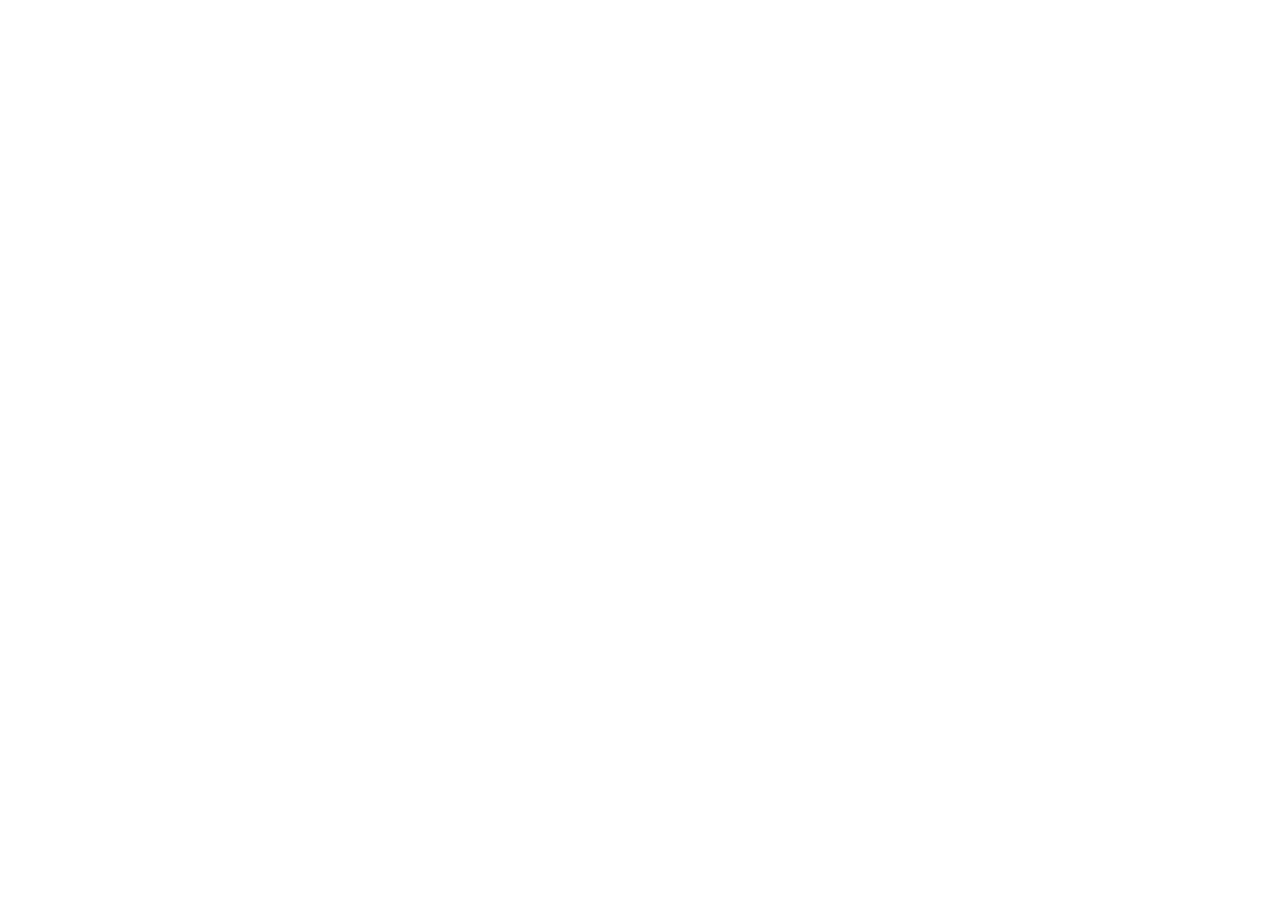
==== index.html @ b82dfdac "Initial commit" ====
<!DOCTYPE html>
<html lang="en">
<head>
    <meta charset="UTF-8">
    <meta name="viewport" content="width=device-width, initial-scale=1.0">
    <link rel="stylesheet" href="styles/normalize.css">
    <link rel="stylesheet" href="styles/index.css">
    <title>DJ</title>
</head>
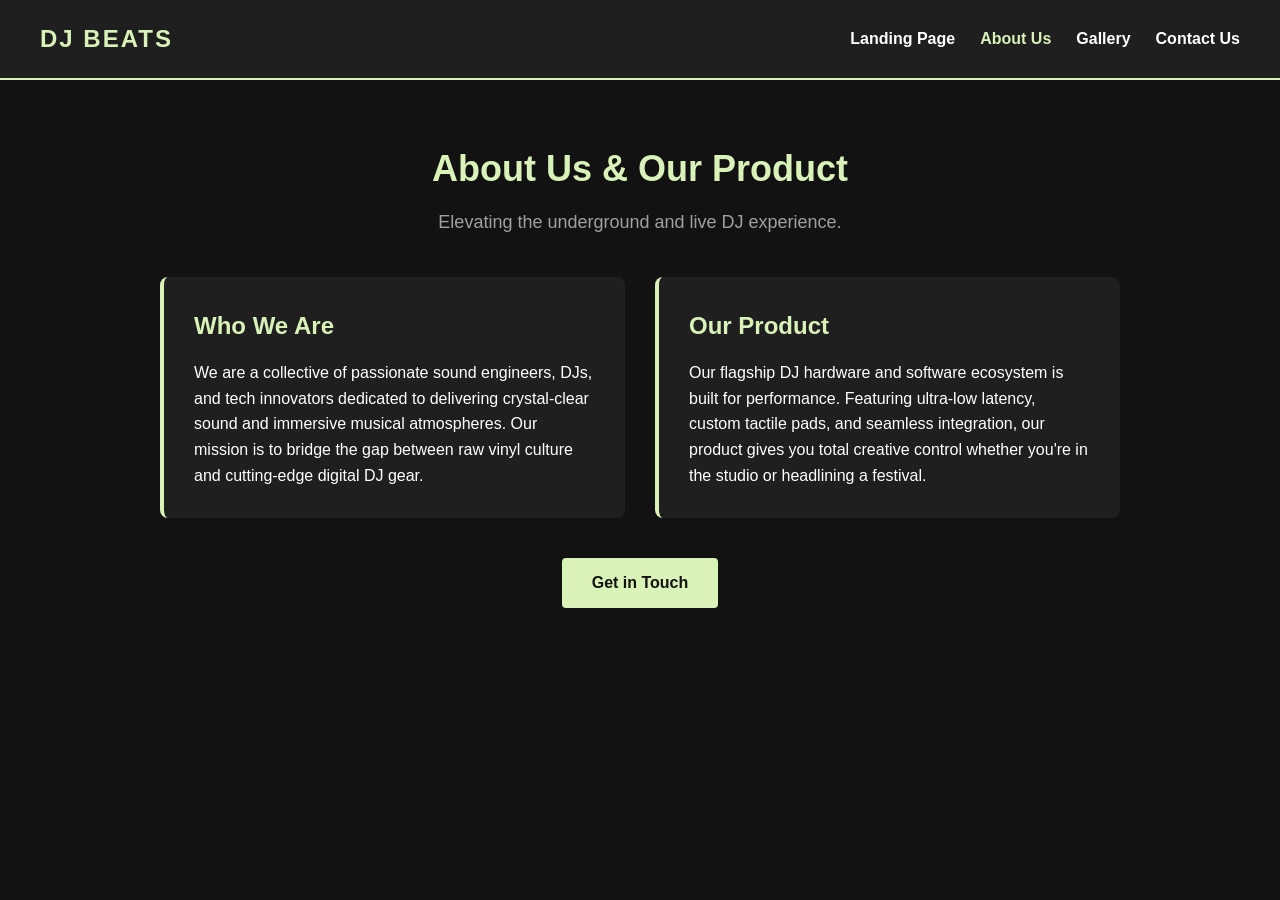
==== commit 1fdc994d: "did about-us" ====
--- a/index.html
+++ b/index.html
@@ -6,4 +6,43 @@
     <link rel="stylesheet" href="styles/normalize.css">
     <link rel="stylesheet" href="styles/index.css">
     <title>DJ</title>
-</head>+</head>
+<body>
+
+    <header>
+        <nav class="navbar">
+            <div class="logo">DJ BEATS</div>
+            <ul class="nav-links">
+                <li><a href="index.html">Landing Page</a></li>
+                <li><a href="about.html" class="active">About Us</a></li>
+                <li><a href="gallery.html">Gallery</a></li>
+                <li><a href="contact.html">Contact Us</a></li>
+            </ul>
+        </nav>
+    </header>
+
+    <main class="about-section">
+        <div class="about-container">
+            <h1>About Us & Our Product</h1>
+            <p class="subtitle">Elevating the underground and live DJ experience.</p>
+            
+            <div class="content-grid">
+                <div class="text-box">
+                    <h2>Who We Are</h2>
+                    <p>We are a collective of passionate sound engineers, DJs, and tech innovators dedicated to delivering crystal-clear sound and immersive musical atmospheres. Our mission is to bridge the gap between raw vinyl culture and cutting-edge digital DJ gear.</p>
+                </div>
+                
+                <div class="text-box">
+                    <h2>Our Product</h2>
+                    <p>Our flagship DJ hardware and software ecosystem is built for performance. Featuring ultra-low latency, custom tactile pads, and seamless integration, our product gives you total creative control whether you're in the studio or headlining a festival.</p>
+                </div>
+            </div>
+
+            <div class="cta-container">
+                <a href="contact.html" class="btn">Get in Touch</a>
+            </div>
+        </div>
+    </main>
+
+</body>
+</html>
--- a/styles/index.css
+++ b/styles/index.css
@@ -0,0 +1,119 @@
+*{
+    box-sizing: border-box;
+    margin: 0;
+    padding: 0;
+}
+
+body {
+    background-color: #121212; 
+    color: #ffffff;
+    font-family: Arial, sans-serif;
+    line-height: 1.6;
+}
+
+.navbar {
+    display: flex;
+    justify-content: space-between;
+    align-items: center;
+    background-color: #1f1f1f;
+    padding: 20px 40px;
+    border-bottom: 2px solid #d8f2b8;
+}
+
+.logo {
+    font-size: 24px;
+    font-weight: bold;
+    color: #d8f2b8;
+    letter-spacing: 2px;
+}
+
+.nav-links {
+    list-style: none;
+    display: flex;
+    gap: 25px;
+}
+
+.nav-links a {
+    color: #ffffff;
+    text-decoration: none;
+    font-weight: bold;
+    transition: color 0.3s ease; 
+}
+
+.nav-links a:hover, .nav-links a.active {
+    color: #d8f2b8;
+}
+
+.about-section {
+    max-width: 1000px;
+    margin: 60px auto;
+    padding: 0 20px;
+}
+
+.about-container h1 {
+    font-size: 36px;
+    color: #d8f2b8;
+    margin-bottom: 10px;
+    text-align: center;
+}
+
+.subtitle {
+    text-align: center;
+    color: #a0a0a0;
+    margin-bottom: 40px;
+    font-size: 18px;
+}
+
+.content-grid {
+    display: grid;
+    grid-template-columns: 1fr 1fr;
+    gap: 30px;
+    margin-bottom: 40px;
+}
+
+.text-box {
+    background-color: #1f1f1f;
+    padding: 30px;
+    border-radius: 8px;
+    border-left: 4px solid #d8f2b8;
+    transition: transform 0.3s ease; /* Hover-effekt för boxarna */
+}
+
+.text-box:hover {
+    transform: translateY(-5px);
+}
+
+.text-box h2 {
+    color: #d8f2b8;
+    margin-bottom: 15px;
+}
+
+.cta-container {
+    text-align: center;
+}
+
+.btn {
+    display: inline-block;
+    background-color: #d8f2b8;
+    color: #121212;
+    padding: 12px 30px;
+    border-radius: 4px;
+    text-decoration: none;
+    font-weight: bold;
+    transition: background-color 0.3s ease, transform 0.2s ease;
+}
+
+.btn:hover {
+    background-color: #bce094;
+    transform: scale(1.05);
+}
+
+@media (max-width: 768px) {
+    .content-grid {
+        grid-template-columns: 1fr;
+    }
+    .navbar {
+        flex-direction: column;
+        gap: 15px;
+    }
+}
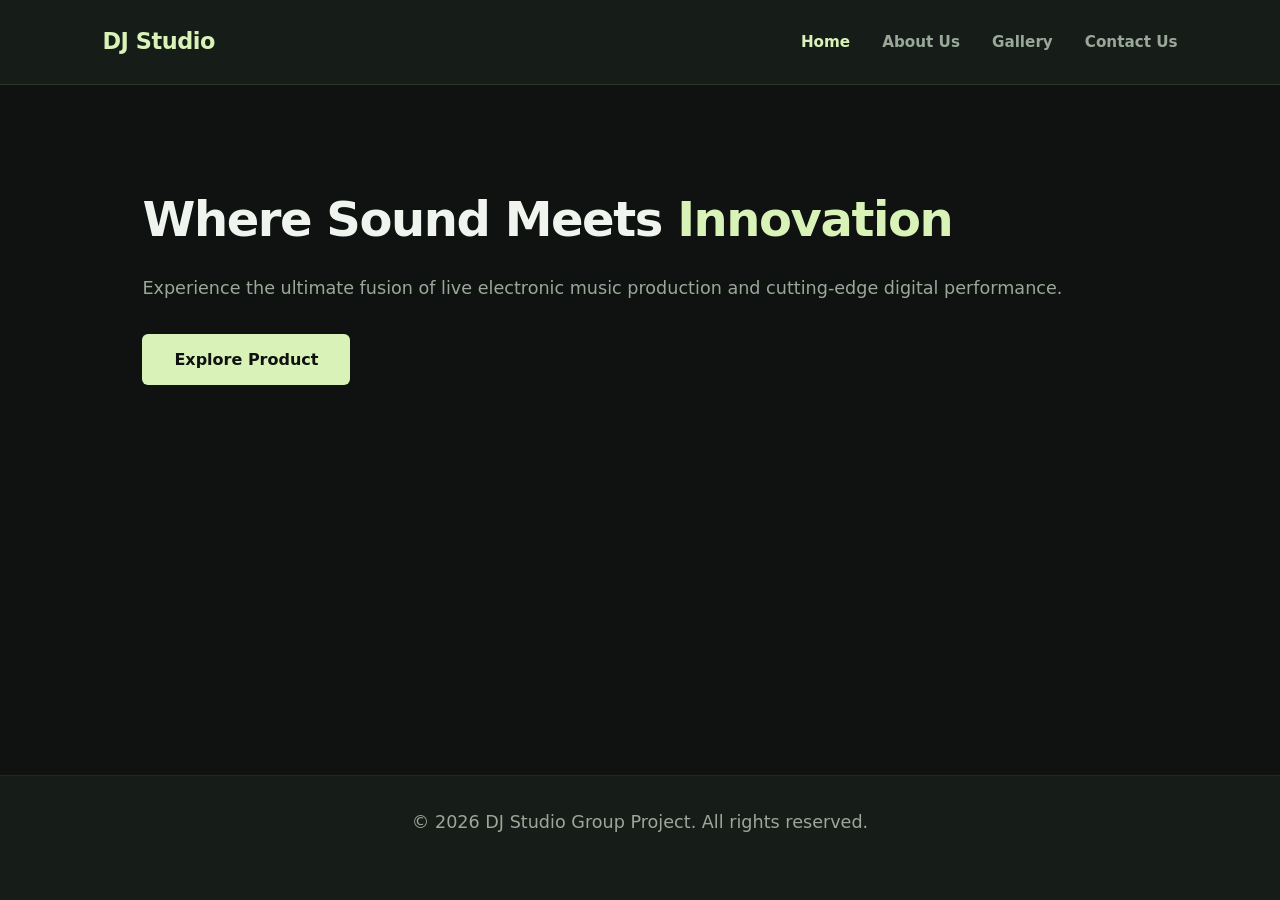
==== commit 9e11d64f: "update" ====
--- a/index.html
+++ b/index.html
@@ -6,43 +6,175 @@
     <link rel="stylesheet" href="styles/normalize.css">
     <link rel="stylesheet" href="styles/index.css">
     <title>DJ</title>
+<!DOCTYPE html>
+<html lang="en">
+<head>
+    <meta charset="UTF-8">
+    <meta name="viewport" content="width=device-width, initial-scale=1.0">
+    <title>Home - DJ Studio</title>
+    <link rel="stylesheet" href="styles/styles.css">
+    <style>
+        :root {
+            --accent: #d8f2b8;
+            --bg-dark: #0f1210;
+            --surface: #161c18;
+            --text-main: #f0f4ef;
+            --text-muted: #9aa89a;
+        }
+
+        * {
+            margin: 0;
+            padding: 0;
+            box-sizing: border-box;
+            font-family: system-ui, -apple-system, sans-serif;
+        }
+
+        body {
+            background-color: var(--bg-dark);
+            color: var(--text-main);
+            min-height: 100vh;
+            display: flex;
+            flex-direction: column;
+        }
+
+        /* Navigation Header */
+        header {
+            display: flex;
+            justify-content: space-between;
+            align-items: center;
+            padding: 1.5rem 8%;
+            background-color: var(--surface);
+            border-bottom: 1px solid rgba(216, 242, 184, 0.1);
+        }
+
+        .logo {
+            font-weight: 800;
+            font-size: 1.4rem;
+            color: var(--accent);
+            text-decoration: none;
+            letter-spacing: -0.02em;
+        }
+
+        nav ul {
+            display: flex;
+            gap: 2rem;
+            list-style: none;
+        }
+
+        nav ul a {
+            color: var(--text-muted);
+            text-decoration: none;
+            font-weight: 600;
+            font-size: 0.95rem;
+            transition: color 0.2s ease;
+        }
+
+        nav ul a:hover, nav ul a.active {
+            color: var(--accent);
+        }
+
+        /* Main Content Layout */
+        main {
+            flex: 1;
+            padding: 4rem 8%;
+            max-width: 1200px;
+            margin: 0 auto;
+            width: 100%;
+        }
+
+        h1 {
+            font-size: 3rem;
+            margin-bottom: 1rem;
+            letter-spacing: -0.03em;
+        }
+
+        h1 span {
+            color: var(--accent);
+        }
+
+        p {
+            color: var(--text-muted);
+            font-size: 1.1rem;
+            line-height: 1.6;
+            margin-bottom: 2rem;
+        }
+
+        /* Buttons */
+        .btn {
+            background-color: var(--accent);
+            color: var(--bg-dark);
+            padding: 0.8rem 2rem;
+            font-weight: 700;
+            border-radius: 6px;
+            text-decoration: none;
+            display: inline-block;
+            border: none;
+            cursor: pointer;
+            transition: transform 0.1s ease, opacity 0.2s ease;
+        }
+
+        .btn:hover {
+            opacity: 0.9;
+            transform: translateY(-2px);
+        }
+
+        /* Footer */
+        footer {
+            text-align: center;
+            padding: 2rem;
+            background-color: var(--surface);
+            color: var(--text-muted);
+            font-size: 0.9rem;
+            border-top: 1px solid rgba(216, 242, 184, 0.05);
+        }
+    </style>
 </head>
 <body>
 
     <header>
-        <nav class="navbar">
-            <div class="logo">DJ BEATS</div>
-            <ul class="nav-links">
-                <li><a href="index.html">Landing Page</a></li>
-                <li><a href="about.html" class="active">About Us</a></li>
+        <a href="index.html" class="logo">DJ Studio</a>
+        <nav>
+            <ul>
+                <li><a href="index.html" class="active">Home</a></li>
+                <li><a href="about.html">About Us</a></li>
                 <li><a href="gallery.html">Gallery</a></li>
                 <li><a href="contact.html">Contact Us</a></li>
             </ul>
         </nav>
     </header>
 
-    <main class="about-section">
-        <div class="about-container">
-            <h1>About Us & Our Product</h1>
-            <p class="subtitle">Elevating the underground and live DJ experience.</p>
-            
-            <div class="content-grid">
-                <div class="text-box">
-                    <h2>Who We Are</h2>
-                    <p>We are a collective of passionate sound engineers, DJs, and tech innovators dedicated to delivering crystal-clear sound and immersive musical atmospheres. Our mission is to bridge the gap between raw vinyl culture and cutting-edge digital DJ gear.</p>
-                </div>
-                
-                <div class="text-box">
-                    <h2>Our Product</h2>
-                    <p>Our flagship DJ hardware and software ecosystem is built for performance. Featuring ultra-low latency, custom tactile pads, and seamless integration, our product gives you total creative control whether you're in the studio or headlining a festival.</p>
-                </div>
-            </div>
-
-            <div class="cta-container">
-                <a href="contact.html" class="btn">Get in Touch</a>
-            </div>
-        </div>
+    <main>
+        <h1>Where Sound Meets <span>Innovation</span></h1>
+        <p>Experience the ultimate fusion of live electronic music production and cutting-edge digital performance.</p>
+        <a href="about.html" class="btn">Explore Product</a>
     </main>
 
+    <footer>
+        <p>&copy; 2026 DJ Studio Group Project. All rights reserved.</p>
+    </footer>
+
 </body>
-</html>+<script>
+    // List of random accent colors to cycle through
+    const randomColors = ['#d8f2b8', '#b8f2e6', '#f2b8b8', '#f2e2b8', '#e2b8f2'];
+
+    // Select all buttons and navigation links
+    const interactiveElements = document.querySelectorAll('a, .btn');
+
+    interactiveElements.forEach(element => {
+        element.addEventListener('mouseenter', () => {
+            // Pick a random color from the array
+            const randomColor = randomColors[Math.floor(Math.random() * randomColors.length)];
+            element.style.color = randomColor;
+            element.style.borderColor = randomColor;
+        });
+
+        // Reset color when the mouse leaves
+        element.addEventListener('mouseleave', () => {
+            element.style.color = '';
+            element.style.borderColor = '';
+        });
+    });
+</script>
+</html>
+</head>
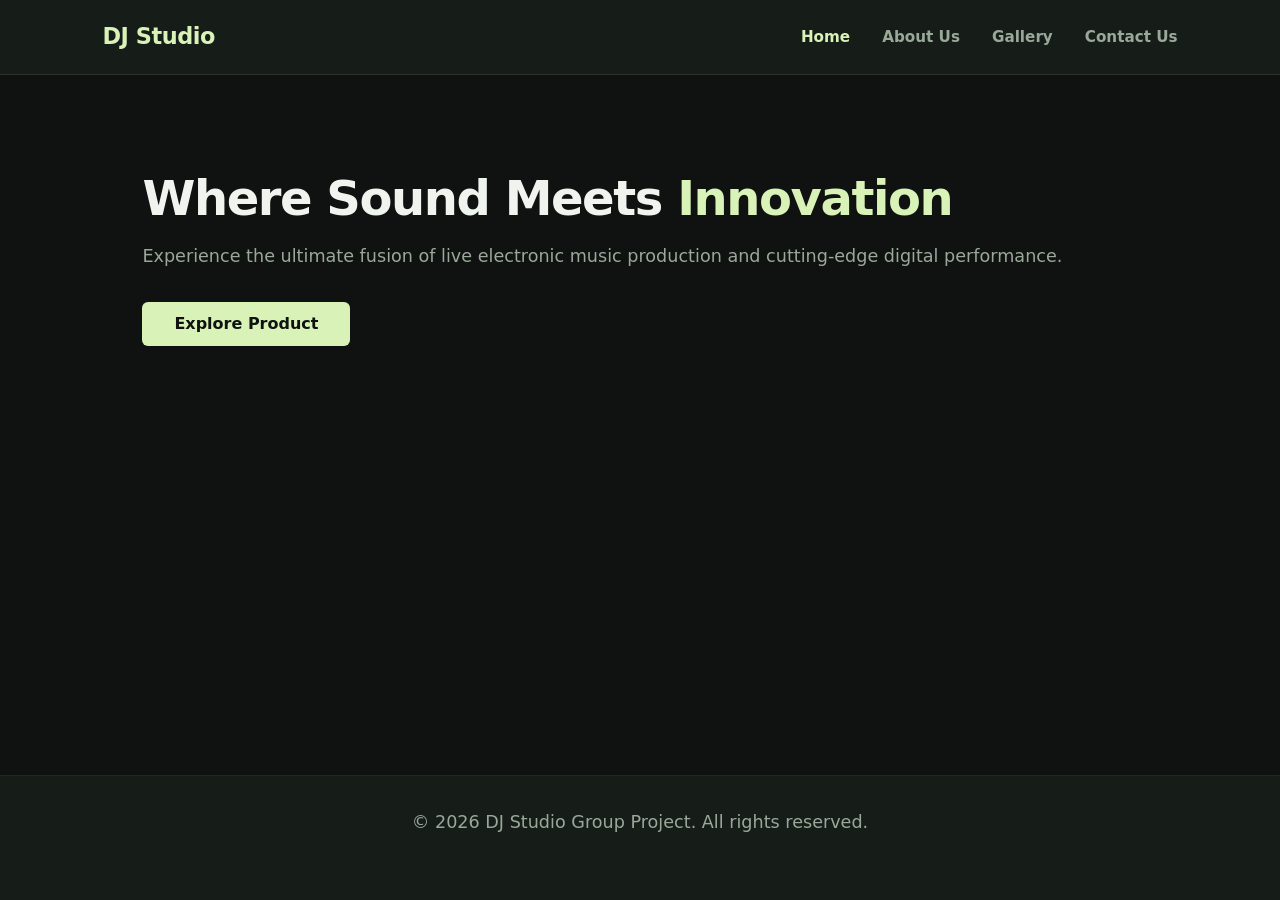
==== commit ba34fb4f: "added navigation header" ====
--- a/index.html
+++ b/index.html
@@ -1,11 +1,3 @@
-<!DOCTYPE html>
-<html lang="en">
-<head>
-    <meta charset="UTF-8">
-    <meta name="viewport" content="width=device-width, initial-scale=1.0">
-    <link rel="stylesheet" href="styles/normalize.css">
-    <link rel="stylesheet" href="styles/index.css">
-    <title>DJ</title>
 <!DOCTYPE html>
 <html lang="en">
 <head>
@@ -13,6 +5,7 @@
     <meta name="viewport" content="width=device-width, initial-scale=1.0">
     <title>Home - DJ Studio</title>
     <link rel="stylesheet" href="styles/styles.css">
+    <link rel="stylesheet" href="styles/normalize.css">
     <style>
         :root {
             --accent: #d8f2b8;
@@ -130,7 +123,6 @@
     </style>
 </head>
 <body>
-
     <header>
         <a href="index.html" class="logo">DJ Studio</a>
         <nav>
@@ -153,28 +145,22 @@
         <p>&copy; 2026 DJ Studio Group Project. All rights reserved.</p>
     </footer>
 
+    <script>
+        const randomColors = ['#d8f2b8', '#b8f2e6', '#f2b8b8', '#f2e2b8', '#e2b8f2'];
+        const interactiveElements = document.querySelectorAll('a, .btn');
+
+        interactiveElements.forEach(element => {
+            element.addEventListener('mouseenter', () => {
+                const randomColor = randomColors[Math.floor(Math.random() * randomColors.length)];
+                element.style.color = randomColor;
+                element.style.borderColor = randomColor;
+            });
+
+            element.addEventListener('mouseleave', () => {
+                element.style.color = '';
+                element.style.borderColor = '';
+            });
+        });
+    </script>
 </body>
-<script>
-    // List of random accent colors to cycle through
-    const randomColors = ['#d8f2b8', '#b8f2e6', '#f2b8b8', '#f2e2b8', '#e2b8f2'];
-
-    // Select all buttons and navigation links
-    const interactiveElements = document.querySelectorAll('a, .btn');
-
-    interactiveElements.forEach(element => {
-        element.addEventListener('mouseenter', () => {
-            // Pick a random color from the array
-            const randomColor = randomColors[Math.floor(Math.random() * randomColors.length)];
-            element.style.color = randomColor;
-            element.style.borderColor = randomColor;
-        });
-
-        // Reset color when the mouse leaves
-        element.addEventListener('mouseleave', () => {
-            element.style.color = '';
-            element.style.borderColor = '';
-        });
-    });
-</script>
 </html>
-</head>
--- a/styles/styles.css
+++ b/styles/styles.css
@@ -0,0 +1,22 @@
+:root {
+    --accent: #d8f2b8;
+    --bg-dark: #0f1210;
+    --surface: #161c18;
+    --text-main: #f0f4ef;
+    --text-muted: #9aa89a;
+}
+
+* {
+    margin: 0;
+    padding: 0;
+    box-sizing: border-box;
+    font-family: system-ui, -apple-system, sans-serif;
+}
+
+body {
+    background-color: var(--bg-dark);
+    color: var(--text-main);
+    min-height: 100vh;
+    display: flex;
+    flex-direction: column;
+}
